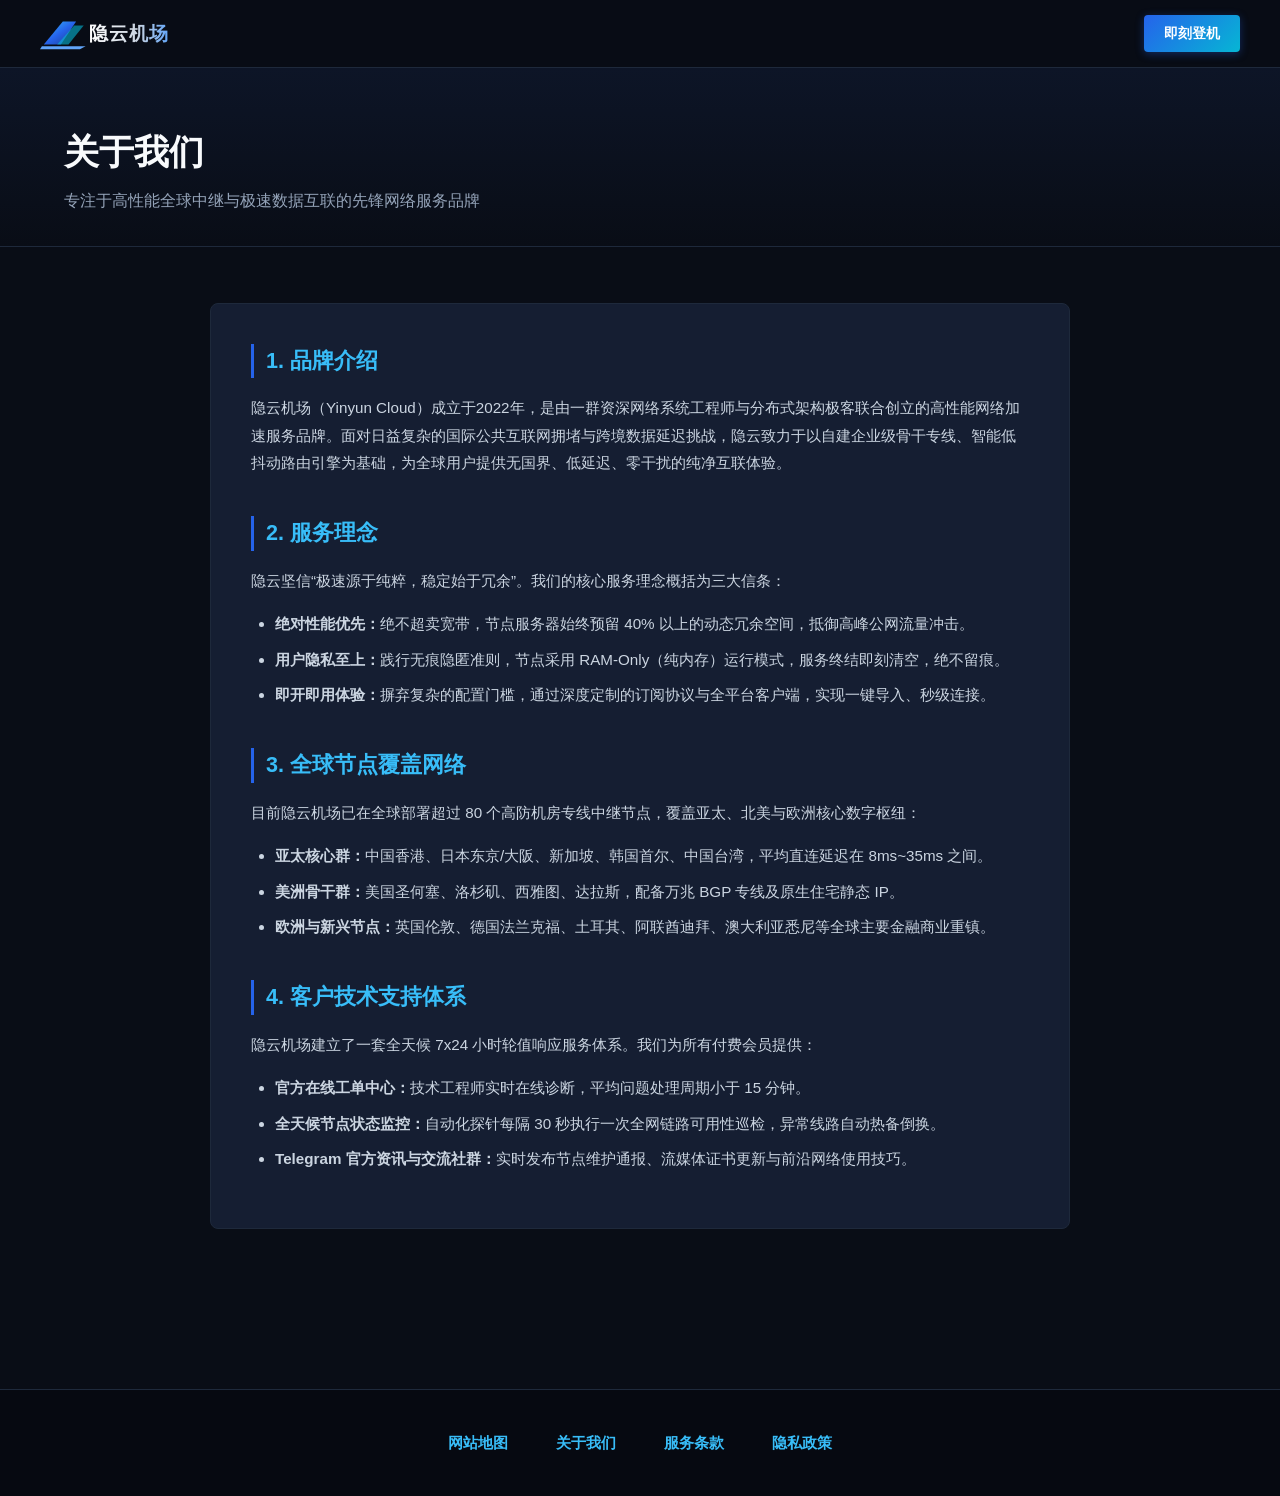
==== about.html @ d023de60 "feat: initial commit for yinyuncloud.fit landing page and SEO system" ====
<!DOCTYPE html>
<html lang="zh-CN">
<head>
  <meta charset="UTF-8">
  <meta name="viewport" content="width=device-width, initial-scale=1.0">
  <title>关于我们 - 隐云机场</title>
  <meta name="description" content="了解隐云机场的品牌历程、服务理念、全球骨干节点覆盖网络与7x24小时全天候客户技术支持体系。">
  <link rel="stylesheet" href="style.css">
</head>
<body>
  <header class="mach-header">
    <div class="nav-container">
      <a href="index.html" class="brand-logo" aria-label="隐云机场首页">
        <svg viewBox="0 0 160 40" fill="none" xmlns="http://www.w3.org/2000/svg">
          <defs>
            <linearGradient id="wingGrad" x1="0%" y1="0%" x2="100%" y2="100%">
              <stop offset="0%" stop-color="#38bdf8" />
              <stop offset="50%" stop-color="#2563eb" />
              <stop offset="100%" stop-color="#1e3a8a" />
            </linearGradient>
            <linearGradient id="metalGrad" x1="0%" y1="0%" x2="100%" y2="0%">
              <stop offset="0%" stop-color="#ffffff" />
              <stop offset="60%" stop-color="#cbd5e1" />
              <stop offset="100%" stop-color="#60a5fa" />
            </linearGradient>
          </defs>
          <path d="M4 32L24 8L38 8L22 32H4Z" fill="url(#wingGrad)" />
          <path d="M18 32L36 12L46 12L30 32H18Z" fill="#06b6d4" fill-opacity="0.6" />
          <path d="M2 34H48L42 37H0L2 34Z" fill="#60a5fa" />
          <text x="52" y="27" font-family="-apple-system, BlinkMacSystemFont, sans-serif" font-size="20" font-weight="900" fill="url(#metalGrad)" letter-spacing="1">隐云机场</text>
        </svg>
      </a>
      <a href="https://ww012.twilightaff.com/#/?code=A56DH1Af" target="_blank" rel="nofollow" class="btn-header">即刻登机</a>
    </div>
  </header>

  <div class="subpage-hero">
    <div class="container">
      <h1 class="subpage-title">关于我们</h1>
      <p class="subpage-desc">专注于高性能全球中继与极速数据互联的先锋网络服务品牌</p>
    </div>
  </div>

  <main class="subpage-content">
    <div class="container">
      <article class="legal-article">
        <section class="legal-section">
          <h2 class="legal-heading">1. 品牌介绍</h2>
          <p class="legal-text">
            隐云机场（Yinyun Cloud）成立于2022年，是由一群资深网络系统工程师与分布式架构极客联合创立的高性能网络加速服务品牌。面对日益复杂的国际公共互联网拥堵与跨境数据延迟挑战，隐云致力于以自建企业级骨干专线、智能低抖动路由引擎为基础，为全球用户提供无国界、低延迟、零干扰的纯净互联体验。
          </p>
        </section>

        <section class="legal-section">
          <h2 class="legal-heading">2. 服务理念</h2>
          <p class="legal-text">
            隐云坚信“极速源于纯粹，稳定始于冗余”。我们的核心服务理念概括为三大信条：
          </p>
          <ul class="legal-list">
            <li><strong>绝对性能优先：</strong>绝不超卖宽带，节点服务器始终预留 40% 以上的动态冗余空间，抵御高峰公网流量冲击。</li>
            <li><strong>用户隐私至上：</strong>践行无痕隐匿准则，节点采用 RAM-Only（纯内存）运行模式，服务终结即刻清空，绝不留痕。</li>
            <li><strong>即开即用体验：</strong>摒弃复杂的配置门槛，通过深度定制的订阅协议与全平台客户端，实现一键导入、秒级连接。</li>
          </ul>
        </section>

        <section class="legal-section">
          <h2 class="legal-heading">3. 全球节点覆盖网络</h2>
          <p class="legal-text">
            目前隐云机场已在全球部署超过 80 个高防机房专线中继节点，覆盖亚太、北美与欧洲核心数字枢纽：
          </p>
          <ul class="legal-list">
            <li><strong>亚太核心群：</strong>中国香港、日本东京/大阪、新加坡、韩国首尔、中国台湾，平均直连延迟在 8ms~35ms 之间。</li>
            <li><strong>美洲骨干群：</strong>美国圣何塞、洛杉矶、西雅图、达拉斯，配备万兆 BGP 专线及原生住宅静态 IP。</li>
            <li><strong>欧洲与新兴节点：</strong>英国伦敦、德国法兰克福、土耳其、阿联酋迪拜、澳大利亚悉尼等全球主要金融商业重镇。</li>
          </ul>
        </section>

        <section class="legal-section">
          <h2 class="legal-heading">4. 客户技术支持体系</h2>
          <p class="legal-text">
            隐云机场建立了一套全天候 7x24 小时轮值响应服务体系。我们为所有付费会员提供：
          </p>
          <ul class="legal-list">
            <li><strong>官方在线工单中心：</strong>技术工程师实时在线诊断，平均问题处理周期小于 15 分钟。</li>
            <li><strong>全天候节点状态监控：</strong>自动化探针每隔 30 秒执行一次全网链路可用性巡检，异常线路自动热备倒换。</li>
            <li><strong>Telegram 官方资讯与交流社群：</strong>实时发布节点维护通报、流媒体证书更新与前沿网络使用技巧。</li>
          </ul>
        </section>
      </article>
    </div>
  </main>

  <footer class="mach-footer">
    <div class="container">
      <ul class="footer-nav">
        <li><a href="sitemap.html">网站地图</a></li>
        <li><a href="about.html">关于我们</a></li>
        <li><a href="terms.html">服务条款</a></li>
        <li><a href="privacy.html">隐私政策</a></li>
      </ul>
    </div>
  </footer>
</body>
</html>
---- style.css ----
/* yinyuncloud.fit - 超音速气动/马赫流线设计系统 */
:root {
  --bg-primary: #090d16;
  --bg-secondary: #0f172a;
  --bg-card: #151e32;
  --border-mach: #1e293b;
  --border-glow: #3b82f6;
  --text-main: #f8fafc;
  --text-muted: #94a3b8;
  --text-dim: #64748b;
  --accent-cobalt: #2563eb;
  --accent-cyan: #06b6d4;
  --accent-amber: #f59e0b;
  --font-stack: -apple-system, BlinkMacSystemFont, "Segoe UI", Roboto, "PingFang SC", "Hiragino Sans GB", "Microsoft YaHei", sans-serif;
}

* {
  box-sizing: border-box;
  margin: 0;
  padding: 0;
}

body {
  font-family: var(--font-stack);
  background-color: var(--bg-primary);
  color: var(--text-main);
  line-height: 1.6;
  overflow-x: hidden;
  -webkit-font-smoothing: antialiased;
}

/* 顶部导航 */
.mach-header {
  position: sticky;
  top: 0;
  z-index: 100;
  background: rgba(9, 13, 22, 0.95);
  border-bottom: 1px solid var(--border-mach);
  padding: 0.9rem 1.5rem;
}

.nav-container {
  max-width: 1200px;
  margin: 0 auto;
  display: flex;
  align-items: center;
  justify-content: space-between;
}

.brand-logo {
  display: flex;
  align-items: center;
  gap: 0.75rem;
  text-decoration: none;
  color: var(--text-main);
}

.brand-logo svg {
  height: 38px;
  width: auto;
}

.brand-text-group {
  display: flex;
  flex-direction: column;
}

.brand-name {
  font-size: 1.25rem;
  font-weight: 800;
  letter-spacing: 0.05em;
  background: linear-gradient(135deg, #ffffff 40%, #93c5fd 100%);
  -webkit-background-clip: text;
  -webkit-text-fill-color: transparent;
}

.brand-tagline {
  font-size: 0.65rem;
  color: var(--accent-cyan);
  letter-spacing: 0.15em;
  text-transform: uppercase;
}

.nav-menu {
  display: flex;
  align-items: center;
  gap: 1.75rem;
  list-style: none;
}

.nav-link {
  color: var(--text-muted);
  text-decoration: none;
  font-size: 0.9rem;
  font-weight: 500;
  transition: color 0.2s ease;
}

.nav-link:hover {
  color: #38bdf8;
}

.header-actions {
  display: flex;
  align-items: center;
  gap: 0.75rem;
}

.btn-header,
.btn-header:link,
.btn-header:visited {
  padding: 0.5rem 1.25rem;
  background: linear-gradient(135deg, var(--accent-cobalt), var(--accent-cyan));
  color: #ffffff !important;
  -webkit-text-fill-color: #ffffff !important;
  border-radius: 4px;
  text-decoration: none;
  font-size: 0.85rem;
  font-weight: 700;
  box-shadow: 0 2px 8px rgba(37, 99, 235, 0.35);
  transition: transform 0.2s, box-shadow 0.2s;
  white-space: nowrap;
}

.btn-header:hover,
.btn-header:focus,
.btn-header:active {
  color: #ffffff !important;
  -webkit-text-fill-color: #ffffff !important;
  transform: translateY(-1px);
  box-shadow: 0 4px 14px rgba(6, 182, 212, 0.45);
}

.nav-toggle {
  display: none;
}

/* 主容器 */
.container {
  max-width: 1200px;
  margin: 0 auto;
  padding: 0 1.5rem;
}

/* Hero 首屏 */
.supersonic-hero {
  padding: 4.5rem 0 3rem;
  position: relative;
}

.hero-grid {
  display: grid;
  grid-template-columns: 1.15fr 0.85fr;
  gap: 3rem;
  align-items: center;
}

.hero-content {
  display: flex;
  flex-direction: column;
  gap: 1.5rem;
}

.velocity-badge {
  display: inline-flex;
  align-items: center;
  gap: 0.5rem;
  padding: 0.35rem 0.85rem;
  background: rgba(37, 99, 235, 0.12);
  border: 1px solid rgba(59, 130, 246, 0.3);
  border-radius: 4px;
  font-size: 0.78rem;
  color: #60a5fa;
  font-weight: 600;
  width: fit-content;
}

.hero-title {
  font-size: 2.75rem;
  font-weight: 800;
  line-height: 1.2;
  letter-spacing: -0.02em;
}

.hero-title .highlight {
  background: linear-gradient(135deg, #60a5fa, #06b6d4);
  -webkit-background-clip: text;
  -webkit-text-fill-color: transparent;
}

.hero-subtitle {
  font-size: 1.1rem;
  color: var(--text-muted);
  line-height: 1.7;
}

.hero-cta-group {
  display: flex;
  flex-wrap: wrap;
  gap: 1rem;
  align-items: center;
  margin-top: 0.5rem;
}

.btn-cta-primary,
.btn-cta-primary:link,
.btn-cta-primary:visited {
  min-height: 48px;
  padding: 0.85rem 1.85rem;
  background: linear-gradient(135deg, #1d4ed8, #0284c7);
  color: #ffffff !important;
  -webkit-text-fill-color: #ffffff !important;
  border-radius: 6px;
  text-decoration: none;
  font-weight: 800;
  font-size: 1rem;
  display: inline-flex;
  align-items: center;
  justify-content: center;
  gap: 0.6rem;
  box-shadow: 0 4px 16px rgba(2, 132, 199, 0.4);
  transition: all 0.25s ease;
}

.btn-cta-primary span {
  color: #ffffff !important;
  -webkit-text-fill-color: #ffffff !important;
}

.btn-cta-primary svg {
  stroke: #ffffff !important;
}

.btn-cta-primary:hover,
.btn-cta-primary:focus,
.btn-cta-primary:active {
  color: #ffffff !important;
  -webkit-text-fill-color: #ffffff !important;
  transform: translateY(-2px);
  box-shadow: 0 8px 24px rgba(2, 132, 199, 0.55);
  background: linear-gradient(135deg, #2563eb, #0ea5e9);
}

.btn-cta-primary:hover span,
.btn-cta-primary:focus span,
.btn-cta-primary:active span {
  color: #ffffff !important;
  -webkit-text-fill-color: #ffffff !important;
}

.btn-cta-primary:hover svg,
.btn-cta-primary:focus svg,
.btn-cta-primary:active svg {
  stroke: #ffffff !important;
}

.btn-recommend-pbn,
.btn-recommend-pbn:link,
.btn-recommend-pbn:visited {
  min-height: 48px;
  padding: 0.85rem 1.65rem;
  background: #1e293b;
  color: #38bdf8 !important;
  -webkit-text-fill-color: #38bdf8 !important;
  border: 1px solid #334155;
  border-radius: 6px;
  text-decoration: none;
  font-weight: 700;
  font-size: 0.95rem;
  display: inline-flex;
  align-items: center;
  justify-content: center;
  gap: 0.5rem;
  transition: all 0.2s ease;
}

.btn-recommend-pbn span {
  color: #38bdf8 !important;
  -webkit-text-fill-color: #38bdf8 !important;
}

.btn-recommend-pbn svg {
  stroke: #38bdf8 !important;
}

.btn-recommend-pbn:hover,
.btn-recommend-pbn:focus,
.btn-recommend-pbn:active {
  background: #283548;
  border-color: #38bdf8;
  color: #ffffff !important;
  -webkit-text-fill-color: #ffffff !important;
  transform: translateY(-2px);
}

.btn-recommend-pbn:hover span,
.btn-recommend-pbn:focus span,
.btn-recommend-pbn:active span {
  color: #ffffff !important;
  -webkit-text-fill-color: #ffffff !important;
}

.btn-recommend-pbn:hover svg,
.btn-recommend-pbn:focus svg,
.btn-recommend-pbn:active svg {
  stroke: #ffffff !important;
}

.btn-recommend-pbn:hover {
  background: #334155;
  color: #e0f2fe;
  border-color: #38bdf8;
  transform: translateY(-2px);
}

.hero-assurance {
  display: flex;
  gap: 1.5rem;
  font-size: 0.8rem;
  color: var(--text-dim);
}

.hero-assurance span {
  display: inline-flex;
  align-items: center;
  gap: 0.35rem;
}

/* 右侧测速面板 */
.telemetry-card {
  background: var(--bg-card);
  border: 1px solid var(--border-mach);
  border-radius: 8px;
  padding: 1.75rem;
  box-shadow: 0 20px 40px rgba(0, 0, 0, 0.4);
}

.card-header-bar {
  display: flex;
  justify-content: space-between;
  align-items: center;
  padding-bottom: 1rem;
  border-bottom: 1px solid var(--border-mach);
  margin-bottom: 1.25rem;
}

.gauge-title {
  font-size: 0.85rem;
  font-weight: 700;
  color: var(--text-main);
  letter-spacing: 0.05em;
}

.live-indicator {
  display: flex;
  align-items: center;
  gap: 0.4rem;
  font-size: 0.75rem;
  color: #22c55e;
}

.pulse-dot {
  width: 7px;
  height: 7px;
  background-color: #22c55e;
  border-radius: 50%;
}

.node-list {
  display: flex;
  flex-direction: column;
  gap: 0.85rem;
}

.node-row {
  display: flex;
  align-items: center;
  justify-content: space-between;
  background: #0b1120;
  padding: 0.75rem 1rem;
  border-radius: 6px;
  border-left: 3px solid var(--accent-cobalt);
}

.node-row.active {
  border-left-color: var(--accent-cyan);
}

.node-info {
  display: flex;
  flex-direction: column;
}

.node-name {
  font-size: 0.85rem;
  font-weight: 600;
}

.node-type {
  font-size: 0.7rem;
  color: var(--text-dim);
}

.node-ping {
  font-size: 0.85rem;
  font-weight: 700;
  color: #38bdf8;
  font-family: ui-monospace, SFMono-Regular, monospace;
}

/* 实时指标横幅 */
.metrics-strip {
  margin: 3rem auto 5rem;
  background: #0d1527;
  border: 1px solid var(--border-mach);
  border-radius: 8px;
  padding: 1.5rem 2rem;
  display: grid;
  grid-template-columns: repeat(4, 1fr);
  gap: 1.5rem;
}

.metric-item {
  text-align: center;
}

.metric-number {
  font-size: 1.85rem;
  font-weight: 800;
  color: #ffffff;
  letter-spacing: -0.02em;
}

.metric-number span {
  font-size: 1rem;
  color: var(--accent-cyan);
  font-weight: 600;
}

.metric-label {
  font-size: 0.8rem;
  color: var(--text-muted);
  margin-top: 0.25rem;
}

/* 核心优势板块 - 瞬时极速跃升矩阵 */
.section-wrapper {
  padding: 4rem 0;
}

.section-header {
  text-align: center;
  max-width: 720px;
  margin: 0 auto 3rem;
}

.section-kicker {
  font-size: 0.8rem;
  font-weight: 700;
  color: var(--accent-cyan);
  letter-spacing: 0.15em;
  text-transform: uppercase;
  margin-bottom: 0.5rem;
}

.section-title {
  font-size: 2.1rem;
  font-weight: 800;
  line-height: 1.25;
  color: #f8fafc;
}

.section-subtitle {
  font-size: 0.95rem;
  color: var(--text-muted);
  margin-top: 0.75rem;
}

.features-grid {
  display: grid;
  grid-template-columns: repeat(3, 1fr);
  gap: 1.75rem;
}

.feature-mach-card {
  background: var(--bg-card);
  border: 1px solid var(--border-mach);
  border-radius: 8px;
  padding: 2rem 1.75rem;
  position: relative;
  transition: transform 0.2s, border-color 0.2s;
}

.feature-mach-card:hover {
  transform: translateY(-4px);
  border-color: rgba(59, 130, 246, 0.6);
}

.card-icon-box {
  width: 52px;
  height: 52px;
  background: rgba(37, 99, 235, 0.15);
  border: 1px solid rgba(59, 130, 246, 0.3);
  border-radius: 6px;
  display: flex;
  align-items: center;
  justify-content: center;
  margin-bottom: 1.25rem;
  color: #38bdf8;
}

.card-icon-box svg {
  width: 28px;
  height: 28px;
}

.feature-mach-title {
  font-size: 1.15rem;
  font-weight: 700;
  margin-bottom: 0.65rem;
  color: #f8fafc;
}

.feature-mach-desc {
  font-size: 0.88rem;
  color: var(--text-muted);
  line-height: 1.6;
}

/* 流媒体与AI算力支持 */
.streaming-ai-grid {
  display: grid;
  grid-template-columns: repeat(3, 1fr);
  gap: 1.75rem;
}

.capability-card {
  background: #0f182c;
  border: 1px solid #1e2a44;
  border-radius: 8px;
  padding: 1.75rem;
}

.capability-header {
  display: flex;
  align-items: center;
  gap: 1rem;
  margin-bottom: 1rem;
}

.capability-icon {
  width: 44px;
  height: 44px;
  border-radius: 6px;
  background: rgba(6, 182, 212, 0.12);
  border: 1px solid rgba(6, 182, 212, 0.3);
  display: flex;
  align-items: center;
  justify-content: center;
  color: #22d3ee;
}

.capability-icon svg {
  width: 24px;
  height: 24px;
}

.capability-title {
  font-size: 1.05rem;
  font-weight: 700;
}

.capability-tags {
  display: flex;
  flex-wrap: wrap;
  gap: 0.4rem;
  margin-top: 0.85rem;
}

.cap-tag {
  font-size: 0.72rem;
  padding: 0.2rem 0.55rem;
  background: #172554;
  color: #93c5fd;
  border-radius: 4px;
  border: 1px solid #1e3a8a;
}

/* 价格对比表 */
.pricing-grid {
  display: grid;
  grid-template-columns: repeat(3, 1fr);
  gap: 1.75rem;
  align-items: stretch;
}

.pricing-card {
  background: var(--bg-card);
  border: 1px solid var(--border-mach);
  border-radius: 8px;
  padding: 2.25rem 1.75rem;
  display: flex;
  flex-direction: column;
  position: relative;
}

.pricing-card.featured {
  border-color: #3b82f6;
  background: #13203c;
  box-shadow: 0 10px 30px rgba(37, 99, 235, 0.25);
}

.featured-ribbon {
  position: absolute;
  top: -12px;
  left: 50%;
  transform: translateX(-50%);
  background: linear-gradient(135deg, #2563eb, #06b6d4);
  color: #ffffff;
  font-size: 0.75rem;
  font-weight: 700;
  padding: 0.25rem 0.85rem;
  border-radius: 20px;
  letter-spacing: 0.05em;
}

.plan-title {
  font-size: 1.3rem;
  font-weight: 700;
  margin-bottom: 0.5rem;
}

.plan-desc {
  font-size: 0.82rem;
  color: var(--text-muted);
  min-height: 2.4rem;
}

.plan-price-box {
  margin: 1.5rem 0;
  display: flex;
  align-items: baseline;
  gap: 0.35rem;
}

.price-currency {
  font-size: 1.25rem;
  font-weight: 700;
  color: #38bdf8;
}

.price-amount {
  font-size: 2.6rem;
  font-weight: 800;
  color: #ffffff;
}

.price-period {
  font-size: 0.85rem;
  color: var(--text-muted);
}

.plan-features {
  list-style: none;
  display: flex;
  flex-direction: column;
  gap: 0.75rem;
  margin-bottom: 2rem;
  flex-grow: 1;
}

.plan-features li {
  font-size: 0.88rem;
  color: var(--text-main);
  display: flex;
  align-items: center;
  gap: 0.5rem;
}

.plan-features li svg {
  width: 16px;
  height: 16px;
  color: #38bdf8;
  flex-shrink: 0;
}

.btn-plan,
.btn-plan:link,
.btn-plan:visited {
  min-height: 46px;
  display: flex;
  align-items: center;
  justify-content: center;
  background: #1e293b;
  color: #ffffff !important;
  -webkit-text-fill-color: #ffffff !important;
  text-decoration: none;
  font-weight: 700;
  font-size: 0.95rem;
  border-radius: 6px;
  border: 1px solid #334155;
  transition: all 0.2s ease;
}

.btn-plan:hover,
.btn-plan:focus,
.btn-plan:active {
  background: #334155;
  border-color: #64748b;
  color: #ffffff !important;
  -webkit-text-fill-color: #ffffff !important;
}

.pricing-card.featured .btn-plan,
.pricing-card.featured .btn-plan:link,
.pricing-card.featured .btn-plan:visited {
  background: linear-gradient(135deg, #2563eb, #0284c7);
  color: #ffffff !important;
  -webkit-text-fill-color: #ffffff !important;
  border: none;
}

.pricing-card.featured .btn-plan:hover,
.pricing-card.featured .btn-plan:focus,
.pricing-card.featured .btn-plan:active {
  background: linear-gradient(135deg, #1d4ed8, #0369a1);
  color: #ffffff !important;
  -webkit-text-fill-color: #ffffff !important;
}

/* 用户评价 */
.testimonials-grid {
  display: grid;
  grid-template-columns: repeat(3, 1fr);
  gap: 1.75rem;
}

.testimonial-card {
  background: var(--bg-card);
  border: 1px solid var(--border-mach);
  border-radius: 8px;
  padding: 1.75rem;
  display: flex;
  flex-direction: column;
  justify-content: space-between;
}

.testimonial-quote {
  font-size: 0.92rem;
  color: #cbd5e1;
  line-height: 1.7;
  margin-bottom: 1.5rem;
}

.author-block {
  display: flex;
  align-items: center;
  gap: 0.85rem;
}

.author-avatar-badge {
  width: 40px;
  height: 40px;
  border-radius: 50%;
  background: #1e293b;
  border: 1px solid #3b82f6;
  display: flex;
  align-items: center;
  justify-content: center;
  font-weight: 700;
  color: #60a5fa;
  font-size: 0.85rem;
}

.author-meta h4 {
  font-size: 0.9rem;
  font-weight: 700;
}

.author-meta p {
  font-size: 0.75rem;
  color: var(--text-dim);
}

/* FAQ 常见问题 */
.faq-grid {
  max-width: 860px;
  margin: 0 auto;
  display: flex;
  flex-direction: column;
  gap: 1rem;
}

.faq-item {
  background: var(--bg-card);
  border: 1px solid var(--border-mach);
  border-radius: 8px;
  padding: 1.25rem 1.5rem;
}

.faq-question {
  font-size: 1.02rem;
  font-weight: 700;
  color: #f1f5f9;
  display: flex;
  align-items: center;
  gap: 0.5rem;
  margin-bottom: 0.5rem;
}

.faq-question svg {
  width: 18px;
  height: 18px;
  color: #38bdf8;
  flex-shrink: 0;
}

.faq-answer {
  font-size: 0.88rem;
  color: var(--text-muted);
  line-height: 1.6;
  padding-left: 1.65rem;
}

/* 页脚 - 严格仅限4个标题 */
.mach-footer {
  margin-top: 5rem;
  background: #060911;
  border-top: 1px solid var(--border-mach);
  padding: 2.5rem 1.5rem;
}

.footer-nav {
  max-width: 800px;
  margin: 0 auto;
  display: flex;
  justify-content: center;
  align-items: center;
  gap: 3rem;
  list-style: none;
}

.footer-nav a {
  color: var(--text-muted);
  text-decoration: none;
  font-size: 0.95rem;
  font-weight: 600;
  transition: color 0.2s ease;
}

.footer-nav a:hover {
  color: #38bdf8;
}

/* 响应式媒体查询 */
@media (max-width: 992px) {
  .hero-grid {
    grid-template-columns: 1fr;
    gap: 2.5rem;
  }
  .features-grid,
  .streaming-ai-grid,
  .pricing-grid,
  .testimonials-grid {
    grid-template-columns: 1fr;
  }
  .metrics-strip {
    grid-template-columns: repeat(2, 1fr);
    gap: 1.5rem;
  }
  .mach-header {
    position: sticky;
    top: 0;
    z-index: 1000;
  }
  .nav-container {
    position: relative;
  }
  .nav-toggle {
    display: flex;
    flex-direction: column;
    justify-content: center;
    align-items: center;
    gap: 5px;
    width: 38px;
    height: 38px;
    background: rgba(15, 23, 42, 0.85);
    border: 1px solid var(--border-mach);
    border-radius: 6px;
    cursor: pointer;
    padding: 0;
    transition: all 0.25s ease;
  }
  .nav-toggle:hover {
    border-color: #38bdf8;
    background: rgba(30, 41, 59, 0.95);
  }
  .nav-toggle .bar {
    width: 20px;
    height: 2px;
    background-color: #38bdf8;
    border-radius: 2px;
    transition: all 0.3s cubic-bezier(0.16, 1, 0.3, 1);
  }
  .nav-toggle.is-active {
    border-color: #38bdf8;
    box-shadow: 0 0 12px rgba(56, 189, 248, 0.35);
  }
  .nav-toggle.is-active .bar:nth-child(1) {
    transform: translateY(7px) rotate(45deg);
  }
  .nav-toggle.is-active .bar:nth-child(2) {
    opacity: 0;
    transform: scaleX(0);
  }
  .nav-toggle.is-active .bar:nth-child(3) {
    transform: translateY(-7px) rotate(-45deg);
  }

  .nav-menu {
    display: none;
    position: absolute;
    top: calc(100% + 0.9rem);
    left: -1.5rem;
    right: -1.5rem;
    width: calc(100% + 3rem);
    background: rgba(9, 13, 22, 0.98);
    backdrop-filter: blur(20px);
    -webkit-backdrop-filter: blur(20px);
    border-bottom: 2px solid var(--accent-cobalt);
    border-top: 1px solid rgba(255, 255, 255, 0.08);
    box-shadow: 0 20px 40px rgba(0, 0, 0, 0.75);
    flex-direction: column;
    align-items: stretch;
    padding: 1rem 1.5rem 1.25rem;
    gap: 0.6rem;
    z-index: 9999;
    max-height: calc(100vh - 75px);
    overflow-y: auto;
  }
  .nav-menu.is-open {
    display: flex;
    animation: machSlideDown 0.28s cubic-bezier(0.16, 1, 0.3, 1) forwards;
  }
  @keyframes machSlideDown {
    from {
      opacity: 0;
      transform: translateY(-8px);
    }
    to {
      opacity: 1;
      transform: translateY(0);
    }
  }
  .nav-menu li {
    width: 100%;
    list-style: none;
  }
  .nav-menu .nav-link {
    display: flex;
    align-items: center;
    width: 100%;
    min-height: 44px;
    padding: 0.75rem 1.1rem;
    font-size: 0.95rem;
    font-weight: 600;
    color: #e2e8f0;
    background: rgba(22, 33, 56, 0.55);
    border: 1px solid rgba(56, 189, 248, 0.15);
    border-radius: 6px;
    text-decoration: none;
    transition: all 0.2s ease;
  }
  .nav-menu .nav-link:hover,
  .nav-menu .nav-link:active {
    color: #38bdf8;
    background: rgba(37, 99, 235, 0.25);
    border-color: rgba(56, 189, 248, 0.5);
    padding-left: 1.35rem;
  }
}

@media (max-width: 640px) {
  .hero-title {
    font-size: 2rem;
  }
  .hero-cta-group {
    flex-direction: column;
    width: 100%;
  }
  .btn-cta-primary,
  .btn-recommend-pbn {
    width: 100%;
    min-height: 50px;
    font-size: 1rem;
  }
  .metrics-strip {
    grid-template-columns: 1fr;
    padding: 1.25rem;
  }
  .footer-nav {
    flex-direction: column;
    gap: 1.25rem;
  }
}


/* 独立子页面排版规范 (Subpage Styles) */
.subpage-hero {
  padding: 3.5rem 0 2rem;
  border-bottom: 1px solid var(--border-mach);
  background: linear-gradient(180deg, #0d1527 0%, var(--bg-primary) 100%);
}

.subpage-title {
  font-size: 2.2rem;
  font-weight: 800;
  margin-bottom: 0.5rem;
}

.subpage-desc {
  color: var(--text-muted);
  font-size: 1rem;
}

.subpage-content {
  padding: 3.5rem 0 5rem;
}

.legal-article {
  max-width: 860px;
  margin: 0 auto;
  background: var(--bg-card);
  border: 1px solid var(--border-mach);
  border-radius: 8px;
  padding: 2.5rem;
}

.legal-section {
  margin-bottom: 2.5rem;
}

.legal-section:last-child {
  margin-bottom: 0;
}

.legal-heading {
  font-size: 1.35rem;
  font-weight: 700;
  color: #38bdf8;
  margin-bottom: 1rem;
  display: flex;
  align-items: center;
  gap: 0.5rem;
  border-left: 3px solid var(--accent-cobalt);
  padding-left: 0.75rem;
}

.legal-text {
  font-size: 0.95rem;
  color: #cbd5e1;
  line-height: 1.8;
  margin-bottom: 1rem;
}

.legal-list {
  padding-left: 1.5rem;
  margin-bottom: 1rem;
  color: #cbd5e1;
  line-height: 1.8;
  font-size: 0.95rem;
}

.legal-list li {
  margin-bottom: 0.5rem;
}

.sitemap-grid {
  display: grid;
  grid-template-columns: repeat(2, 1fr);
  gap: 2rem;
  margin-top: 1.5rem;
}

.sitemap-card {
  background: #0d1527;
  border: 1px solid var(--border-mach);
  border-radius: 6px;
  padding: 1.5rem;
}

.sitemap-card h3 {
  font-size: 1.1rem;
  color: #60a5fa;
  margin-bottom: 1rem;
}

.sitemap-card ul {
  list-style: none;
  display: flex;
  flex-direction: column;
  gap: 0.6rem;
}

.sitemap-card a {
  color: #94a3b8;
  text-decoration: none;
  font-size: 0.9rem;
  transition: color 0.2s;
}

.sitemap-card a:hover {
  color: #38bdf8;
}


/* 全局可点击正文链接高亮样式规范 (Persistent Brand Accent Links) */
a:not([class*="btn-"]):not([class*="brand-"]) {
  color: #38bdf8;
  transition: color 0.2s ease, text-decoration-color 0.2s ease;
}

a:not([class*="btn-"]):not([class*="brand-"]):visited {
  color: #38bdf8;
}

a:not([class*="btn-"]):not([class*="brand-"]):hover,
a:not([class*="btn-"]):not([class*="brand-"]):focus {
  color: #7dd3fc;
  text-decoration-color: #7dd3fc;
}

/* 资讯中心与文章详情排版 */
.news-hub-hero {
  padding: 4rem 0 2.5rem;
  background: linear-gradient(180deg, #0e1526 0%, var(--bg-primary) 100%);
  border-bottom: 1px solid var(--border-mach);
  text-align: center;
}

.news-hub-title {
  font-size: 2.4rem;
  font-weight: 800;
  margin-bottom: 0.75rem;
}

.news-hub-desc {
  color: var(--text-muted);
  font-size: 1.05rem;
  max-width: 680px;
  margin: 0 auto;
}

.articles-grid {
  display: grid;
  grid-template-columns: repeat(2, 1fr);
  gap: 2rem;
  padding: 3.5rem 0 5rem;
}

.article-card {
  background: var(--bg-card);
  border: 1px solid var(--border-mach);
  border-radius: 8px;
  padding: 2rem;
  display: flex;
  flex-direction: column;
  justify-content: space-between;
  transition: transform 0.2s, border-color 0.2s;
}

.article-card:hover {
  transform: translateY(-3px);
  border-color: rgba(56, 189, 248, 0.5);
}

.card-badge-row {
  display: flex;
  justify-content: space-between;
  align-items: center;
  margin-bottom: 1rem;
}

.article-cat-tag {
  font-size: 0.75rem;
  font-weight: 700;
  color: #38bdf8;
  background: rgba(56, 189, 248, 0.1);
  padding: 0.25rem 0.65rem;
  border-radius: 4px;
  border: 1px solid rgba(56, 189, 248, 0.25);
}

.article-read-time {
  font-size: 0.78rem;
  color: var(--text-dim);
}

.article-card-title {
  font-size: 1.25rem;
  font-weight: 700;
  line-height: 1.4;
  margin-bottom: 0.75rem;
}

.article-card-title a {
  color: #f8fafc;
  text-decoration: none;
}

.article-card-title a:visited {
  color: #f8fafc;
}

.article-card-title a:hover {
  color: #38bdf8;
}

.article-card-excerpt {
  font-size: 0.9rem;
  color: var(--text-muted);
  line-height: 1.65;
  margin-bottom: 1.5rem;
  flex-grow: 1;
}

.article-card-footer {
  display: flex;
  justify-content: space-between;
  align-items: center;
  border-top: 1px solid var(--border-mach);
  padding-top: 1rem;
}

.article-author-info {
  font-size: 0.8rem;
  color: var(--text-dim);
}

.article-read-more {
  font-size: 0.88rem;
  font-weight: 700;
  color: #38bdf8;
  text-decoration: none;
  display: inline-flex;
  align-items: center;
  gap: 0.35rem;
}

.article-read-more:hover {
  color: #7dd3fc;
}

/* 单篇文章详情页排版 */
.article-header {
  padding: 4rem 0 2rem;
  max-width: 860px;
  margin: 0 auto;
  border-bottom: 1px solid var(--border-mach);
}

.article-meta-bar {
  display: flex;
  align-items: center;
  gap: 1.25rem;
  margin-bottom: 1.25rem;
  font-size: 0.85rem;
  color: var(--text-dim);
}

.article-h1-title {
  font-size: 2.35rem;
  font-weight: 800;
  line-height: 1.3;
  margin-bottom: 1rem;
  color: #ffffff;
}

.article-lead-p {
  font-size: 1.1rem;
  color: var(--text-muted);
  line-height: 1.8;
}

.article-body-wrapper {
  max-width: 860px;
  margin: 3rem auto 5rem;
  background: var(--bg-card);
  border: 1px solid var(--border-mach);
  border-radius: 8px;
  padding: 3rem;
}

.article-rich-content h2 {
  font-size: 1.5rem;
  font-weight: 700;
  color: #ffffff;
  margin: 2.25rem 0 1rem;
  border-left: 4px solid var(--accent-cobalt);
  padding-left: 0.85rem;
}

.article-rich-content h3 {
  font-size: 1.2rem;
  font-weight: 700;
  color: #38bdf8;
  margin: 1.5rem 0 0.75rem;
}

.article-rich-content p {
  font-size: 1rem;
  color: #cbd5e1;
  line-height: 1.85;
  margin-bottom: 1.35rem;
}

.article-rich-content ul {
  padding-left: 1.5rem;
  margin-bottom: 1.5rem;
  color: #cbd5e1;
  line-height: 1.8;
}

.article-rich-content ul li {
  margin-bottom: 0.5rem;
}

.article-rich-content strong {
  color: #ffffff;
}

.article-rich-content a {
  color: #38bdf8;
  font-weight: 600;
  text-decoration: underline;
  text-underline-offset: 3px;
}

.article-rich-content a:visited {
  color: #38bdf8;
}

.article-rich-content a:hover {
  color: #7dd3fc;
}

.post-back-bar {
  margin-top: 3rem;
  padding-top: 1.5rem;
  border-top: 1px solid var(--border-mach);
  display: flex;
  justify-content: space-between;
  align-items: center;
}
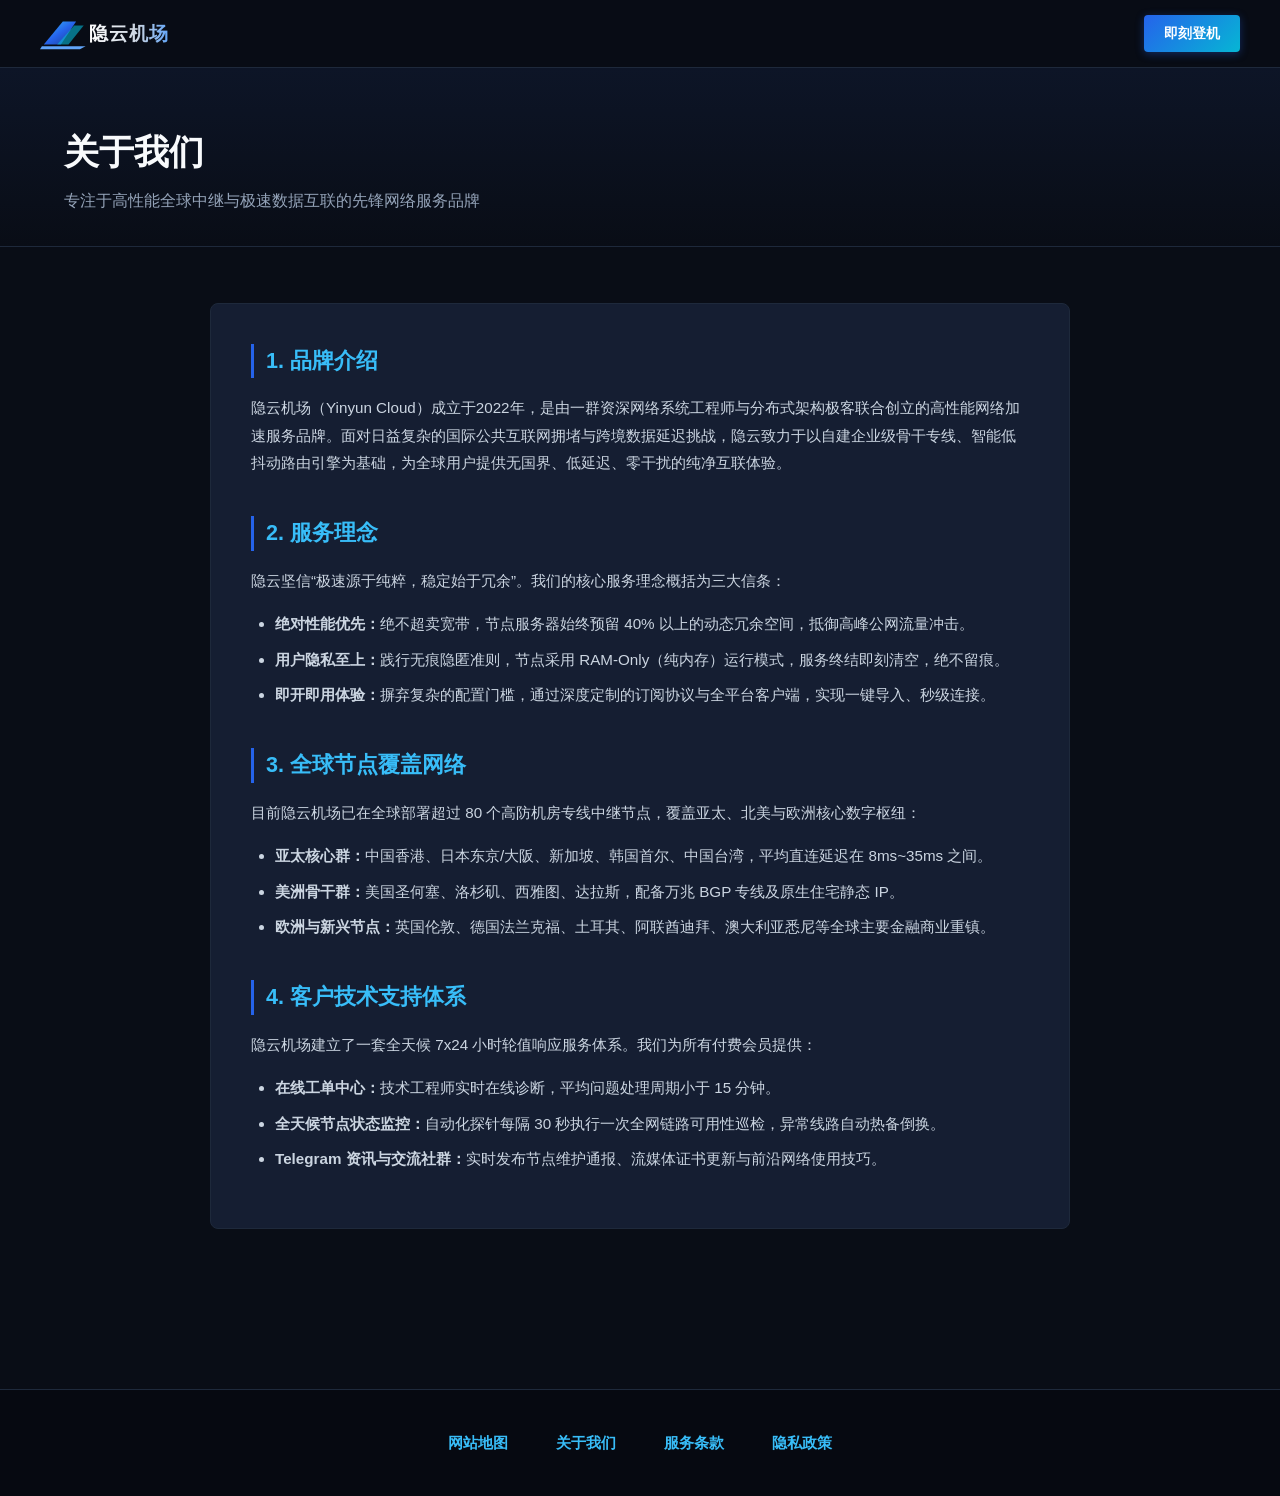
==== commit 9a0ded61: "revert: restore original layout and structure prior to pricing changes while keeping bespoke hero in" ====
--- a/about.html
+++ b/about.html
@@ -81,9 +81,9 @@
             隐云机场建立了一套全天候 7x24 小时轮值响应服务体系。我们为所有付费会员提供：
           </p>
           <ul class="legal-list">
-            <li><strong>官方在线工单中心：</strong>技术工程师实时在线诊断，平均问题处理周期小于 15 分钟。</li>
+            <li><strong>在线工单中心：</strong>技术工程师实时在线诊断，平均问题处理周期小于 15 分钟。</li>
             <li><strong>全天候节点状态监控：</strong>自动化探针每隔 30 秒执行一次全网链路可用性巡检，异常线路自动热备倒换。</li>
-            <li><strong>Telegram 官方资讯与交流社群：</strong>实时发布节点维护通报、流媒体证书更新与前沿网络使用技巧。</li>
+            <li><strong>Telegram 资讯与交流社群：</strong>实时发布节点维护通报、流媒体证书更新与前沿网络使用技巧。</li>
           </ul>
         </section>
       </article>
